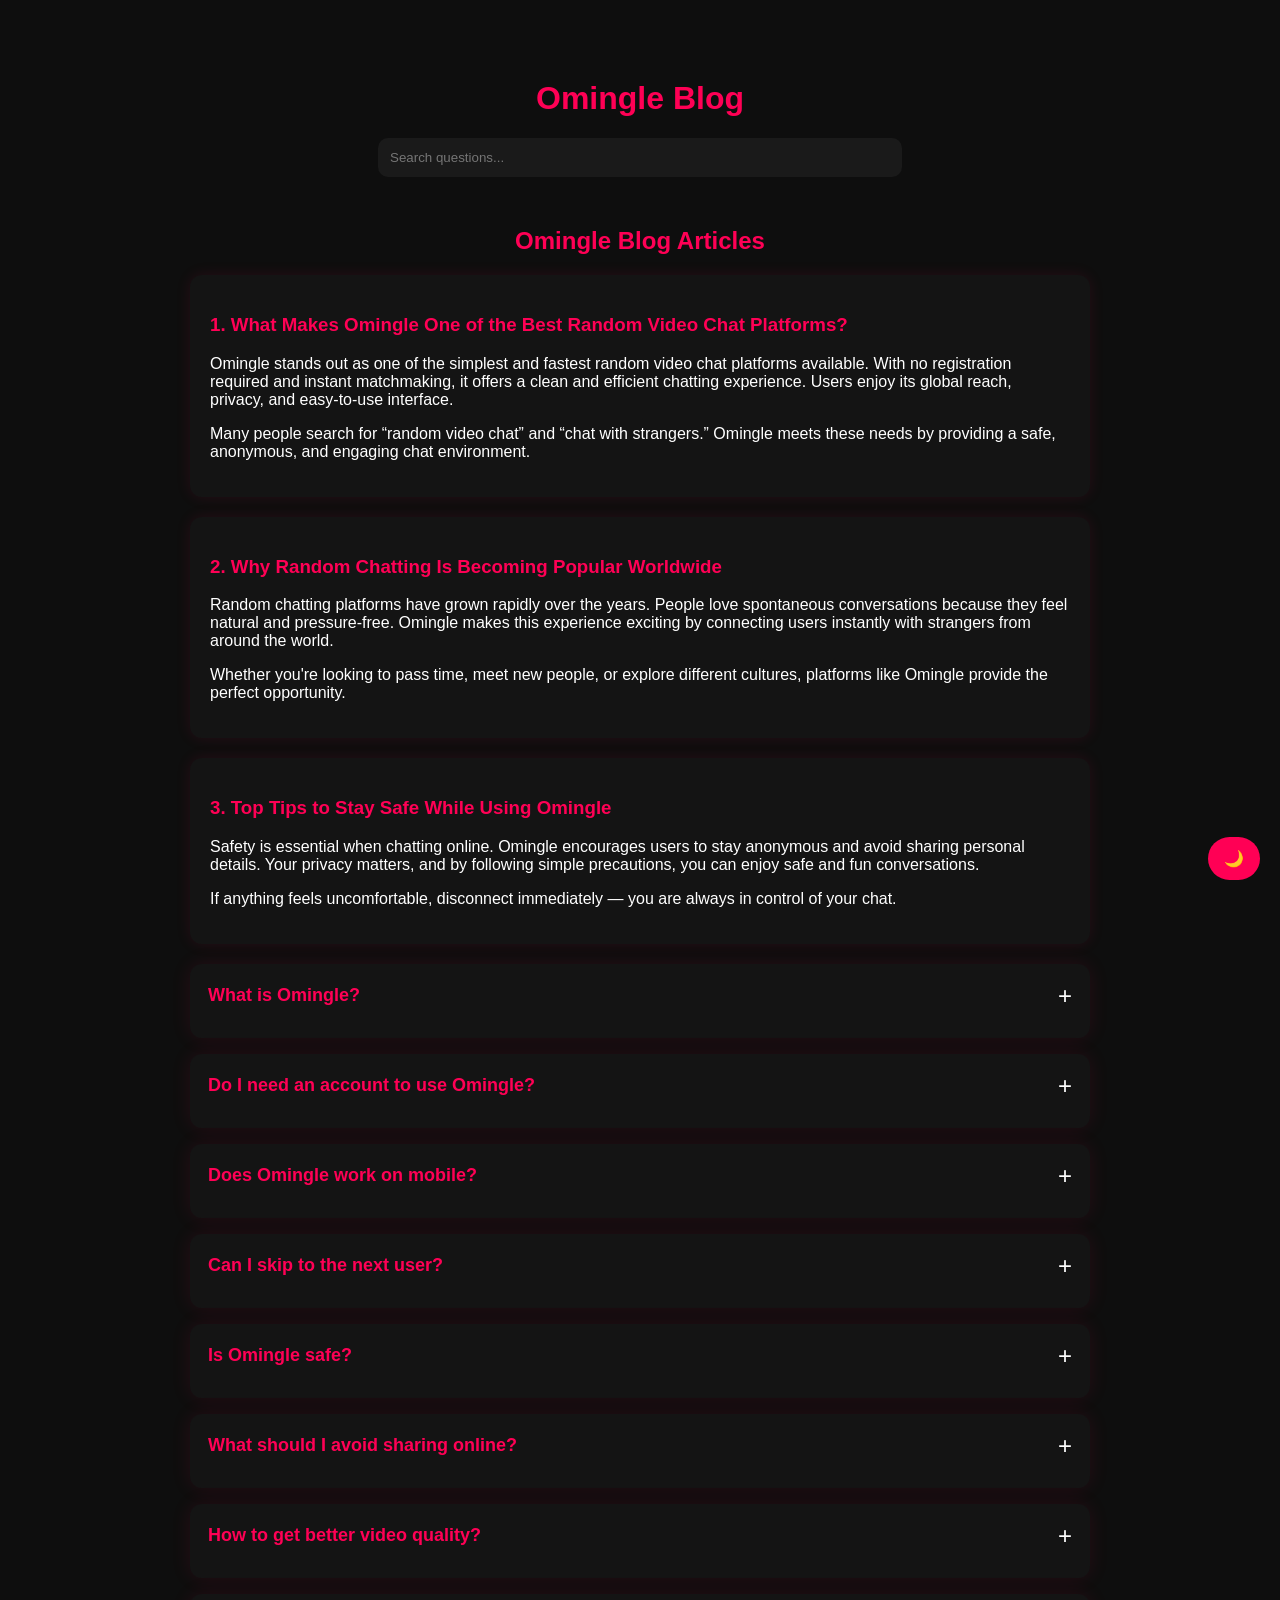
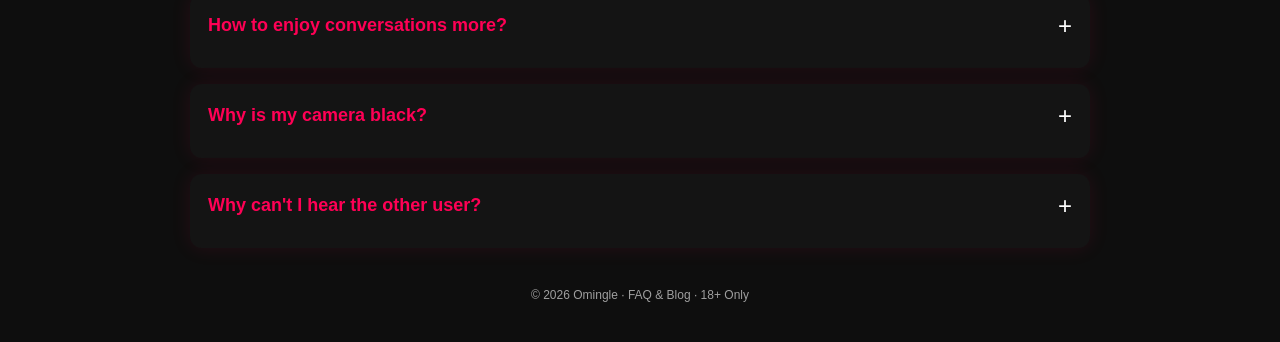
==== Blog.html @ 408a0c72 "Add files via upload" ====
<!DOCTYPE html>
<html lang="en">
<head>
<meta charset="UTF-8" />
<meta name="viewport" content="width=device-width, initial-scale=1.0" />

<!-- ✅ SEO -->
<meta name="description" content="Explore Omingle FAQs, safety guides, SEO-optimized blog articles, tips, and help information for using random video chat safely.">
<meta name="keywords" content="Omingle blog, random video chat, meet strangers online, chat safely, online chat tips">

<!-- ✅ FAQ Schema -->
<script type="application/ld+json" id="schema-json">
{
  "@context": "https://schema.org",
  "@type": "FAQPage",
  "mainEntity": []
}
</script>

<style>
body {
  margin: 0;
  background: #0e0e0e;
  color: #ffffff;
  font-family: Arial, sans-serif;
  transition: background .3s, color .3s;
}
.light-mode { background: #fafafa; color: #000; }

.container {
  max-width: 900px;
  margin: 80px auto 40px;
  padding: 0 16px;
}

h1 { text-align: center; color: #ff0055; }
.subtitle { text-align: center; opacity: .8; margin-bottom: 25px; }

/* NAV */
.nav a { color: #fff; margin: 0 10px; text-decoration: none; }
.nav a:hover { color: #ff0055; }
.light-mode .nav a { color: #000; }

/* SEARCH */
.search-box input {
  width: 100%;
  max-width: 500px;
  padding: 12px;
  border: none;
  border-radius: 10px;
  background: #1a1a1a;
  color: #fff;
}
.light-mode .search-box input { background: #e5e5e5; color: #000; }

/* CATEGORIES */
.categories { text-align: center; margin-top: 15px; }
.categories button {
  background: #1a1a1a;
  border: none;
  padding: 10px 16px;
  color: #fff;
  border-radius: 18px;
  margin: 6px;
  cursor: pointer;
}
.categories button.active,
.categories button:hover { background: #ff0055; }

/* FAQ */
.faq-item {
  background: #141414;
  padding: 18px;
  border-radius: 12px;
  margin-bottom: 16px;
  cursor: pointer;
  box-shadow: 0 0 20px rgba(255,0,85,0.1);
}
.light-mode .faq-item { background: #f2f2f2; color: #000; }

.faq-header { display: flex; justify-content: space-between; align-items: center; }
.faq-question { color: #ff0055; font-size: 18px; margin: 0; }
.icon { font-size: 24px; }

.faq-answer {
  max-height: 0;
  overflow: hidden;
  margin-top: 10px;
  transition: .3s;
  color: #ccc;
}
.light-mode .faq-answer { color: #333; }

/* BLOG ARTICLES */
.blog-article {
  background: #141414;
  padding: 20px;
  border-radius: 12px;
  margin-bottom: 20px;
  box-shadow: 0 0 15px rgba(255,0,85,0.1);
}
.light-mode .blog-article { background: #eee; color: #000; }
.blog-article h3 { color: #ff0055; }

/* Pagination */
.pagination { text-align: center; margin-top: 25px; }
.pagination button {
  padding: 8px 14px;
  margin: 4px;
  border: none;
  border-radius: 6px;
  background: #1a1a1a;
  color: #fff;
  cursor: pointer;
}
.pagination button.active { background: #ff0055; }

/* Theme toggle */
.theme-toggle {
  position: fixed;
  bottom: 20px;
  right: 20px;
  background: #ff0055;
  padding: 12px 16px;
  border-radius: 50px;
  cursor: pointer;
  color: white;
  z-index: 999;
}

/* Back to top */
#backToTop {
  position: fixed;
  bottom: 20px;
  left: 20px;
  padding: 12px 16px;
  background: #ff0055;
  color: #fff;
  border-radius: 50px;
  cursor: pointer;
  display: none;
  z-index: 999;
}
</style>
</head>

<body>

<div id="backToTop" onclick="window.scrollTo({top:0,behavior:'smooth'})">↑</div>
<div class="theme-toggle" onclick="toggleTheme()">🌙</div>

<div class="container">

<h1>Omingle Blog</h1>

<!-- NAVIGATION -->

<!-- SEARCH -->
<div class="search-box" style="text-align:center;">
  <input id="searchInput" onkeyup="searchFAQ()" placeholder="Search questions...">
</div>


<!-- BLOG ARTICLES -->
<h2 style="color:#ff0055; margin-top:50px; text-align:center;">Omingle Blog Articles</h2>

<!-- ✅ BLOG 1 -->
<div class="blog-article">
  <h3>1. What Makes Omingle One of the Best Random Video Chat Platforms?</h3>
  <p>
    Omingle stands out as one of the simplest and fastest random video chat platforms available. 
    With no registration required and instant matchmaking, it offers a clean and efficient chatting 
    experience. Users enjoy its global reach, privacy, and easy-to-use interface.
  </p>
  <p>
    Many people search for “random video chat” and “chat with strangers.” Omingle meets these needs 
    by providing a safe, anonymous, and engaging chat environment.
  </p>
</div>

<!-- ✅ BLOG 2 -->
<div class="blog-article">
  <h3>2. Why Random Chatting Is Becoming Popular Worldwide</h3>
  <p>
    Random chatting platforms have grown rapidly over the years. People love spontaneous conversations 
    because they feel natural and pressure-free. Omingle makes this experience exciting by connecting 
    users instantly with strangers from around the world.
  </p>
  <p>
    Whether you're looking to pass time, meet new people, or explore different cultures, platforms 
    like Omingle provide the perfect opportunity.
  </p>
</div>

<!-- ✅ BLOG 3 -->
<div class="blog-article">
  <h3>3. Top Tips to Stay Safe While Using Omingle</h3>
  <p>
    Safety is essential when chatting online. Omingle encourages users to stay anonymous and avoid 
    sharing personal details. Your privacy matters, and by following simple precautions, you can 
    enjoy safe and fun conversations.
  </p>
  <p>
    If anything feels uncomfortable, disconnect immediately — you are always in control of your chat.
  </p>
</div>


<!-- ✅ FAQ ITEMS -->
<div id="faqContainer">

<div class="faq-item" data-category="about" onclick="toggleFAQ(this)">
  <div class="faq-header">
    <h2 class="faq-question">What is Omingle?</h2><span class="icon">+</span>
  </div>
  <div class="faq-answer">Omingle is a free random video chat platform connecting you with new people instantly.</div>
</div>

<div class="faq-item" data-category="about" onclick="toggleFAQ(this)">
  <div class="faq-header">
    <h2 class="faq-question">Do I need an account to use Omingle?</h2><span class="icon">+</span>
  </div>
  <div class="faq-answer">No, Omingle requires no signup. Tap Start to begin chatting immediately.</div>
</div>

<div class="faq-item" data-category="features" onclick="toggleFAQ(this)">
  <div class="faq-header">
    <h2 class="faq-question">Does Omingle work on mobile?</h2><span class="icon">+</span>
  </div>
  <div class="faq-answer">Yes. Omingle supports Android, iPhone, tablets, and desktop browsers.</div>
</div>

<div class="faq-item" data-category="features" onclick="toggleFAQ(this)">
  <div class="faq-header">
    <h2 class="faq-question">Can I skip to the next user?</h2><span class="icon">+</span>
  </div>
  <div class="faq-answer">Yes, simply disconnect and Omingle will match you with someone new.</div>
</div>

<div class="faq-item" data-category="safety" onclick="toggleFAQ(this)">
  <div class="faq-header">
    <h2 class="faq-question">Is Omingle safe?</h2><span class="icon">+</span>
  </div>
  <div class="faq-answer">Yes — as long as you avoid sharing personal information.</div>
</div>

<div class="faq-item" data-category="safety" onclick="toggleFAQ(this)">
  <div class="faq-header">
    <h2 class="faq-question">What should I avoid sharing online?</h2><span class="icon">+</span>
  </div>
  <div class="faq-answer">Never share your phone number, address, passwords, or private details.</div>
</div>

<div class="faq-item" data-category="tips" onclick="toggleFAQ(this)">
  <div class="faq-header">
    <h2 class="faq-question">How to get better video quality?</h2><span class="icon">+</span>
  </div>
  <div class="faq-answer">Use stable internet, clean camera lens, and good lighting.</div>
</div>

<div class="faq-item" data-category="tips" onclick="toggleFAQ(this)">
  <div class="faq-header">
    <h2 class="faq-question">How to enjoy conversations more?</h2><span class="icon">+</span>
  </div>
  <div class="faq-answer">Be friendly, polite, and open-minded for the best experience.</div>
</div>

<div class="faq-item" data-category="help" onclick="toggleFAQ(this)">
  <div class="faq-header">
    <h2 class="faq-question">Why is my camera black?</h2><span class="icon">+</span>
  </div>
  <div class="faq-answer">Enable camera permissions in your browser and refresh the page.</div>
</div>

<div class="faq-item" data-category="help" onclick="toggleFAQ(this)">
  <div class="faq-header">
    <h2 class="faq-question">Why can't I hear the other user?</h2><span class="icon">+</span>
  </div>
  <div class="faq-answer">Check your volume settings or reconnect the chat.</div>
</div>

</div>


<!-- PAGINATION -->
<div id="pagination" class="pagination"></div>

<div class="footer" style="text-align:center;margin-top:40px;opacity:.6;font-size:12px;">
  © 2026 Omingle · FAQ & Blog · 18+ Only
</div>

</div>

<!-- ✅ JavaScript -->
<script>
function toggleFAQ(item) {
  const ans = item.querySelector(".faq-answer");
  const icon = item.querySelector(".icon");
  if (ans.style.maxHeight) { ans.style.maxHeight = null; icon.textContent = "+"; }
  else { ans.style.maxHeight = ans.scrollHeight + "px"; icon.textContent = "–"; }
}

function searchFAQ() {
  const key = document.getElementById("searchInput").value.toLowerCase();
  document.querySelectorAll(".faq-item").forEach(i => {
    const text = i.querySelector(".faq-question").textContent.toLowerCase();
    i.style.display = text.includes(key) ? "block" : "none";
  });
}

function filterCategory(cat, btn) {
  document.querySelectorAll(".categories button").forEach(b => b.classList.remove("active"));
  btn.classList.add("active");
  document.querySelectorAll(".faq-item").forEach(i => {
    i.style.display = (cat === "all" || i.dataset.category === cat) ? "block" : "none";
  });
}

function toggleTheme() {
  document.body.classList.toggle("light-mode");
  const btn = document.querySelector(".theme-toggle");
  btn.textContent = document.body.classList.contains("light-mode") ? "☀️" : "🌙";
}

window.addEventListener("scroll", () => {
  document.getElementById("backToTop").style.display =
    window.scrollY > 200 ? "block" : "none";
});
</script>

</body>
</html>
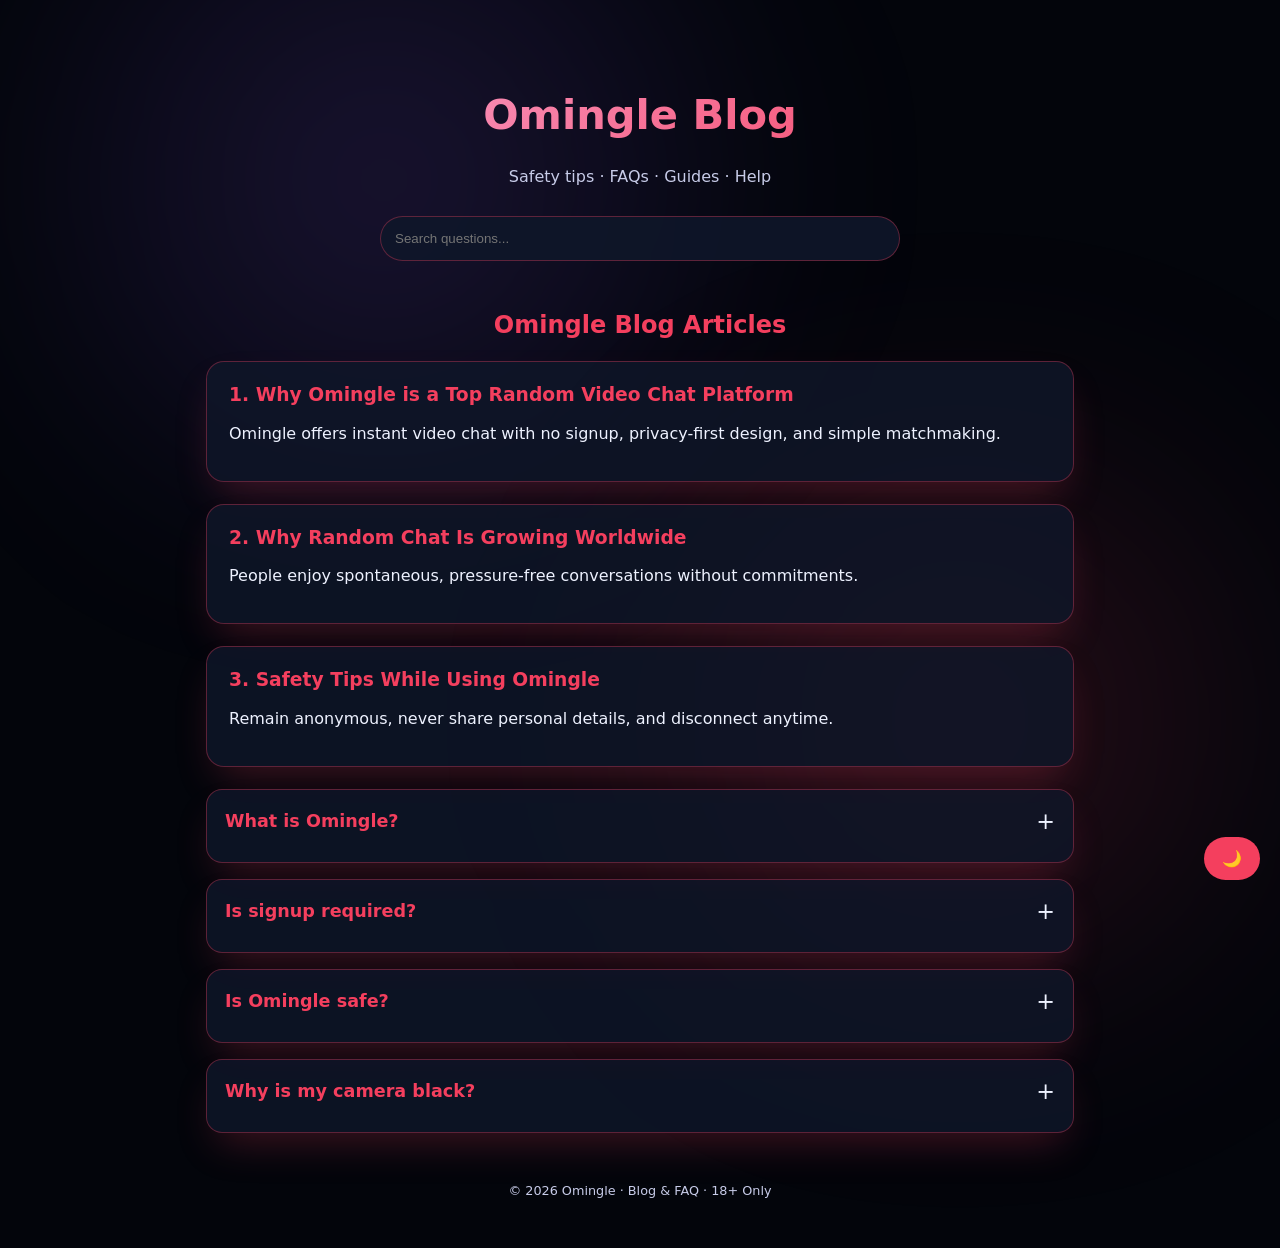
==== commit 7545142f: "Revamp Blog.html with new design and content Updated the layout, styling, and content of the Omingle" ====
--- a/Blog.html
+++ b/Blog.html
@@ -4,12 +4,14 @@
 <meta charset="UTF-8" />
 <meta name="viewport" content="width=device-width, initial-scale=1.0" />
 
+<title>Omingle Blog & FAQ</title>
+
 <!-- ✅ SEO -->
-<meta name="description" content="Explore Omingle FAQs, safety guides, SEO-optimized blog articles, tips, and help information for using random video chat safely.">
-<meta name="keywords" content="Omingle blog, random video chat, meet strangers online, chat safely, online chat tips">
+<meta name="description" content="Explore Omingle FAQs, safety guides, blog articles, tips, and help for using random video chat safely." />
+<meta name="keywords" content="Omingle blog, random video chat, chat with strangers, online chat safety" />
 
 <!-- ✅ FAQ Schema -->
-<script type="application/ld+json" id="schema-json">
+<script type="application/ld+json">
 {
   "@context": "https://schema.org",
   "@type": "FAQPage",
@@ -18,128 +20,152 @@
 </script>
 
 <style>
+/* =========================
+   OMINGLE BRAND THEME
+========================= */
+:root {
+  --bg: #03050b;
+  --panel: rgba(15,23,42,0.8);
+  --text: #eef2ff;
+  --muted: #c7cbe8;
+  --accent: #f43f5e;
+  --border: rgba(244,63,94,0.35);
+  --shadow: 0 20px 40px -12px rgba(244,63,94,0.25);
+}
+
+/* base */
+* { box-sizing: border-box; }
+
 body {
   margin: 0;
-  background: #0e0e0e;
-  color: #ffffff;
-  font-family: Arial, sans-serif;
+  background: var(--bg);
+  color: var(--text);
+  font-family: system-ui, -apple-system, Segoe UI, Roboto, Ubuntu, sans-serif;
   transition: background .3s, color .3s;
 }
-.light-mode { background: #fafafa; color: #000; }
-
+
+/* glow */
+body::before {
+  content: '';
+  position: fixed;
+  top: -20%;
+  left: -10%;
+  width: 80%;
+  height: 80%;
+  background: radial-gradient(circle, rgba(139,92,246,.18), transparent 70%);
+  filter: blur(90px);
+  z-index: -1;
+}
+body::after {
+  content: '';
+  position: fixed;
+  bottom: -15%;
+  right: -10%;
+  width: 70%;
+  height: 70%;
+  background: radial-gradient(circle, rgba(244,63,94,.18), transparent 70%);
+  filter: blur(110px);
+  z-index: -1;
+}
+
+/* layout */
 .container {
   max-width: 900px;
-  margin: 80px auto 40px;
+  margin: 90px auto 50px;
   padding: 0 16px;
 }
 
-h1 { text-align: center; color: #ff0055; }
-.subtitle { text-align: center; opacity: .8; margin-bottom: 25px; }
-
-/* NAV */
-.nav a { color: #fff; margin: 0 10px; text-decoration: none; }
-.nav a:hover { color: #ff0055; }
-.light-mode .nav a { color: #000; }
-
-/* SEARCH */
+/* headings */
+h1 {
+  text-align: center;
+  font-size: 2.6rem;
+  background: linear-gradient(135deg,#f9a8d4,#f43f5e);
+  background-clip: text;
+  -webkit-background-clip: text;
+  color: transparent;
+}
+.subtitle {
+  text-align: center;
+  color: var(--muted);
+  margin-bottom: 30px;
+}
+
+/* search */
 .search-box input {
   width: 100%;
-  max-width: 500px;
-  padding: 12px;
-  border: none;
-  border-radius: 10px;
-  background: #1a1a1a;
-  color: #fff;
-}
-.light-mode .search-box input { background: #e5e5e5; color: #000; }
-
-/* CATEGORIES */
-.categories { text-align: center; margin-top: 15px; }
-.categories button {
-  background: #1a1a1a;
-  border: none;
-  padding: 10px 16px;
-  color: #fff;
+  max-width: 520px;
+  padding: 14px;
+  border-radius: 40px;
+  border: 1px solid var(--border);
+  background: rgba(15,23,42,0.9);
+  color: var(--text);
+}
+
+/* BLOG */
+.blog-article {
+  background: var(--panel);
+  padding: 22px;
   border-radius: 18px;
-  margin: 6px;
-  cursor: pointer;
-}
-.categories button.active,
-.categories button:hover { background: #ff0055; }
+  margin: 22px 0;
+  border: 1px solid var(--border);
+  box-shadow: var(--shadow);
+}
+.blog-article h3 {
+  color: var(--accent);
+  margin-top: 0;
+}
 
 /* FAQ */
 .faq-item {
-  background: #141414;
+  background: var(--panel);
   padding: 18px;
-  border-radius: 12px;
+  border-radius: 16px;
   margin-bottom: 16px;
   cursor: pointer;
-  box-shadow: 0 0 20px rgba(255,0,85,0.1);
-}
-.light-mode .faq-item { background: #f2f2f2; color: #000; }
-
-.faq-header { display: flex; justify-content: space-between; align-items: center; }
-.faq-question { color: #ff0055; font-size: 18px; margin: 0; }
-.icon { font-size: 24px; }
+  border: 1px solid var(--border);
+  box-shadow: var(--shadow);
+}
+.faq-header {
+  display: flex;
+  justify-content: space-between;
+  align-items: center;
+}
+.faq-question {
+  color: var(--accent);
+  font-size: 1.1rem;
+  margin: 0;
+}
+.icon { font-size: 1.4rem; }
 
 .faq-answer {
   max-height: 0;
   overflow: hidden;
   margin-top: 10px;
-  transition: .3s;
-  color: #ccc;
-}
-.light-mode .faq-answer { color: #333; }
-
-/* BLOG ARTICLES */
-.blog-article {
-  background: #141414;
-  padding: 20px;
-  border-radius: 12px;
-  margin-bottom: 20px;
-  box-shadow: 0 0 15px rgba(255,0,85,0.1);
-}
-.light-mode .blog-article { background: #eee; color: #000; }
-.blog-article h3 { color: #ff0055; }
-
-/* Pagination */
-.pagination { text-align: center; margin-top: 25px; }
-.pagination button {
-  padding: 8px 14px;
-  margin: 4px;
-  border: none;
-  border-radius: 6px;
-  background: #1a1a1a;
-  color: #fff;
-  cursor: pointer;
-}
-.pagination button.active { background: #ff0055; }
-
-/* Theme toggle */
-.theme-toggle {
+  transition: .35s ease;
+  color: var(--muted);
+}
+
+/* controls */
+.theme-toggle, #backToTop {
   position: fixed;
   bottom: 20px;
-  right: 20px;
-  background: #ff0055;
-  padding: 12px 16px;
+  background: var(--accent);
+  padding: 12px 18px;
   border-radius: 50px;
   cursor: pointer;
   color: white;
   z-index: 999;
 }
 
-/* Back to top */
-#backToTop {
-  position: fixed;
-  bottom: 20px;
-  left: 20px;
-  padding: 12px 16px;
-  background: #ff0055;
-  color: #fff;
-  border-radius: 50px;
-  cursor: pointer;
-  display: none;
-  z-index: 999;
+.theme-toggle { right: 20px; }
+#backToTop { left: 20px; display: none; }
+
+/* footer */
+.footer {
+  text-align: center;
+  margin-top: 50px;
+  font-size: 0.8rem;
+  color: var(--muted);
 }
 </style>
 </head>
@@ -152,181 +178,99 @@
 <div class="container">
 
 <h1>Omingle Blog</h1>
-
-<!-- NAVIGATION -->
+<p class="subtitle">Safety tips · FAQs · Guides · Help</p>
 
 <!-- SEARCH -->
 <div class="search-box" style="text-align:center;">
-  <input id="searchInput" onkeyup="searchFAQ()" placeholder="Search questions...">
-</div>
-
+  <input id="searchInput" onkeyup="searchFAQ()" placeholder="Search questions..." />
+</div>
 
 <!-- BLOG ARTICLES -->
-<h2 style="color:#ff0055; margin-top:50px; text-align:center;">Omingle Blog Articles</h2>
-
-<!-- ✅ BLOG 1 -->
+<h2 style="text-align:center;color:var(--accent);margin-top:50px;">Omingle Blog Articles</h2>
+
 <div class="blog-article">
-  <h3>1. What Makes Omingle One of the Best Random Video Chat Platforms?</h3>
-  <p>
-    Omingle stands out as one of the simplest and fastest random video chat platforms available. 
-    With no registration required and instant matchmaking, it offers a clean and efficient chatting 
-    experience. Users enjoy its global reach, privacy, and easy-to-use interface.
-  </p>
-  <p>
-    Many people search for “random video chat” and “chat with strangers.” Omingle meets these needs 
-    by providing a safe, anonymous, and engaging chat environment.
-  </p>
-</div>
-
-<!-- ✅ BLOG 2 -->
+<h3>1. Why Omingle is a Top Random Video Chat Platform</h3>
+<p>Omingle offers instant video chat with no signup, privacy-first design, and simple matchmaking.</p>
+</div>
+
 <div class="blog-article">
-  <h3>2. Why Random Chatting Is Becoming Popular Worldwide</h3>
-  <p>
-    Random chatting platforms have grown rapidly over the years. People love spontaneous conversations 
-    because they feel natural and pressure-free. Omingle makes this experience exciting by connecting 
-    users instantly with strangers from around the world.
-  </p>
-  <p>
-    Whether you're looking to pass time, meet new people, or explore different cultures, platforms 
-    like Omingle provide the perfect opportunity.
-  </p>
-</div>
-
-<!-- ✅ BLOG 3 -->
+<h3>2. Why Random Chat Is Growing Worldwide</h3>
+<p>People enjoy spontaneous, pressure-free conversations without commitments.</p>
+</div>
+
 <div class="blog-article">
-  <h3>3. Top Tips to Stay Safe While Using Omingle</h3>
-  <p>
-    Safety is essential when chatting online. Omingle encourages users to stay anonymous and avoid 
-    sharing personal details. Your privacy matters, and by following simple precautions, you can 
-    enjoy safe and fun conversations.
-  </p>
-  <p>
-    If anything feels uncomfortable, disconnect immediately — you are always in control of your chat.
-  </p>
-</div>
-
-
-<!-- ✅ FAQ ITEMS -->
+<h3>3. Safety Tips While Using Omingle</h3>
+<p>Remain anonymous, never share personal details, and disconnect anytime.</p>
+</div>
+
+<!-- FAQ -->
 <div id="faqContainer">
 
-<div class="faq-item" data-category="about" onclick="toggleFAQ(this)">
-  <div class="faq-header">
-    <h2 class="faq-question">What is Omingle?</h2><span class="icon">+</span>
-  </div>
-  <div class="faq-answer">Omingle is a free random video chat platform connecting you with new people instantly.</div>
-</div>
-
-<div class="faq-item" data-category="about" onclick="toggleFAQ(this)">
-  <div class="faq-header">
-    <h2 class="faq-question">Do I need an account to use Omingle?</h2><span class="icon">+</span>
-  </div>
-  <div class="faq-answer">No, Omingle requires no signup. Tap Start to begin chatting immediately.</div>
-</div>
-
-<div class="faq-item" data-category="features" onclick="toggleFAQ(this)">
-  <div class="faq-header">
-    <h2 class="faq-question">Does Omingle work on mobile?</h2><span class="icon">+</span>
-  </div>
-  <div class="faq-answer">Yes. Omingle supports Android, iPhone, tablets, and desktop browsers.</div>
-</div>
-
-<div class="faq-item" data-category="features" onclick="toggleFAQ(this)">
-  <div class="faq-header">
-    <h2 class="faq-question">Can I skip to the next user?</h2><span class="icon">+</span>
-  </div>
-  <div class="faq-answer">Yes, simply disconnect and Omingle will match you with someone new.</div>
-</div>
-
-<div class="faq-item" data-category="safety" onclick="toggleFAQ(this)">
-  <div class="faq-header">
-    <h2 class="faq-question">Is Omingle safe?</h2><span class="icon">+</span>
-  </div>
-  <div class="faq-answer">Yes — as long as you avoid sharing personal information.</div>
-</div>
-
-<div class="faq-item" data-category="safety" onclick="toggleFAQ(this)">
-  <div class="faq-header">
-    <h2 class="faq-question">What should I avoid sharing online?</h2><span class="icon">+</span>
-  </div>
-  <div class="faq-answer">Never share your phone number, address, passwords, or private details.</div>
-</div>
-
-<div class="faq-item" data-category="tips" onclick="toggleFAQ(this)">
-  <div class="faq-header">
-    <h2 class="faq-question">How to get better video quality?</h2><span class="icon">+</span>
-  </div>
-  <div class="faq-answer">Use stable internet, clean camera lens, and good lighting.</div>
-</div>
-
-<div class="faq-item" data-category="tips" onclick="toggleFAQ(this)">
-  <div class="faq-header">
-    <h2 class="faq-question">How to enjoy conversations more?</h2><span class="icon">+</span>
-  </div>
-  <div class="faq-answer">Be friendly, polite, and open-minded for the best experience.</div>
-</div>
-
-<div class="faq-item" data-category="help" onclick="toggleFAQ(this)">
-  <div class="faq-header">
-    <h2 class="faq-question">Why is my camera black?</h2><span class="icon">+</span>
-  </div>
-  <div class="faq-answer">Enable camera permissions in your browser and refresh the page.</div>
-</div>
-
-<div class="faq-item" data-category="help" onclick="toggleFAQ(this)">
-  <div class="faq-header">
-    <h2 class="faq-question">Why can't I hear the other user?</h2><span class="icon">+</span>
-  </div>
-  <div class="faq-answer">Check your volume settings or reconnect the chat.</div>
-</div>
-
-</div>
-
-
-<!-- PAGINATION -->
-<div id="pagination" class="pagination"></div>
-
-<div class="footer" style="text-align:center;margin-top:40px;opacity:.6;font-size:12px;">
-  © 2026 Omingle · FAQ & Blog · 18+ Only
-</div>
-
-</div>
-
-<!-- ✅ JavaScript -->
+<div class="faq-item" onclick="toggleFAQ(this)">
+<div class="faq-header">
+<h2 class="faq-question">What is Omingle?</h2><span class="icon">+</span>
+</div>
+<div class="faq-answer">Omingle connects you instantly with random strangers via video chat.</div>
+</div>
+
+<div class="faq-item" onclick="toggleFAQ(this)">
+<div class="faq-header">
+<h2 class="faq-question">Is signup required?</h2><span class="icon">+</span>
+</div>
+<div class="faq-answer">No registration is needed. Just click Start.</div>
+</div>
+
+<div class="faq-item" onclick="toggleFAQ(this)">
+<div class="faq-header">
+<h2 class="faq-question">Is Omingle safe?</h2><span class="icon">+</span>
+</div>
+<div class="faq-answer">Yes, if you avoid sharing personal information.</div>
+</div>
+
+<div class="faq-item" onclick="toggleFAQ(this)">
+<div class="faq-header">
+<h2 class="faq-question">Why is my camera black?</h2><span class="icon">+</span>
+</div>
+<div class="faq-answer">Enable camera permissions and refresh the page.</div>
+</div>
+
+</div>
+
+<div class="footer">
+© 2026 Omingle · Blog & FAQ · 18+ Only
+</div>
+
+</div>
+
 <script>
-function toggleFAQ(item) {
+function toggleFAQ(item){
   const ans = item.querySelector(".faq-answer");
   const icon = item.querySelector(".icon");
-  if (ans.style.maxHeight) { ans.style.maxHeight = null; icon.textContent = "+"; }
-  else { ans.style.maxHeight = ans.scrollHeight + "px"; icon.textContent = "–"; }
-}
-
-function searchFAQ() {
+  if(ans.style.maxHeight){
+    ans.style.maxHeight = null;
+    icon.textContent = "+";
+  } else {
+    ans.style.maxHeight = ans.scrollHeight + "px";
+    icon.textContent = "–";
+  }
+}
+
+function searchFAQ(){
   const key = document.getElementById("searchInput").value.toLowerCase();
-  document.querySelectorAll(".faq-item").forEach(i => {
-    const text = i.querySelector(".faq-question").textContent.toLowerCase();
-    i.style.display = text.includes(key) ? "block" : "none";
+  document.querySelectorAll(".faq-item").forEach(i=>{
+    i.style.display = i.textContent.toLowerCase().includes(key) ? "block" : "none";
   });
 }
 
-function filterCategory(cat, btn) {
-  document.querySelectorAll(".categories button").forEach(b => b.classList.remove("active"));
-  btn.classList.add("active");
-  document.querySelectorAll(".faq-item").forEach(i => {
-    i.style.display = (cat === "all" || i.dataset.category === cat) ? "block" : "none";
-  });
-}
-
-function toggleTheme() {
-  document.body.classList.toggle("light-mode");
-  const btn = document.querySelector(".theme-toggle");
-  btn.textContent = document.body.classList.contains("light-mode") ? "☀️" : "🌙";
-}
-
-window.addEventListener("scroll", () => {
+function toggleTheme(){
+  document.body.classList.toggle("light");
+}
+
+window.addEventListener("scroll",()=>{
   document.getElementById("backToTop").style.display =
     window.scrollY > 200 ? "block" : "none";
 });
 </script>
 
 </body>
-</html>+</html>
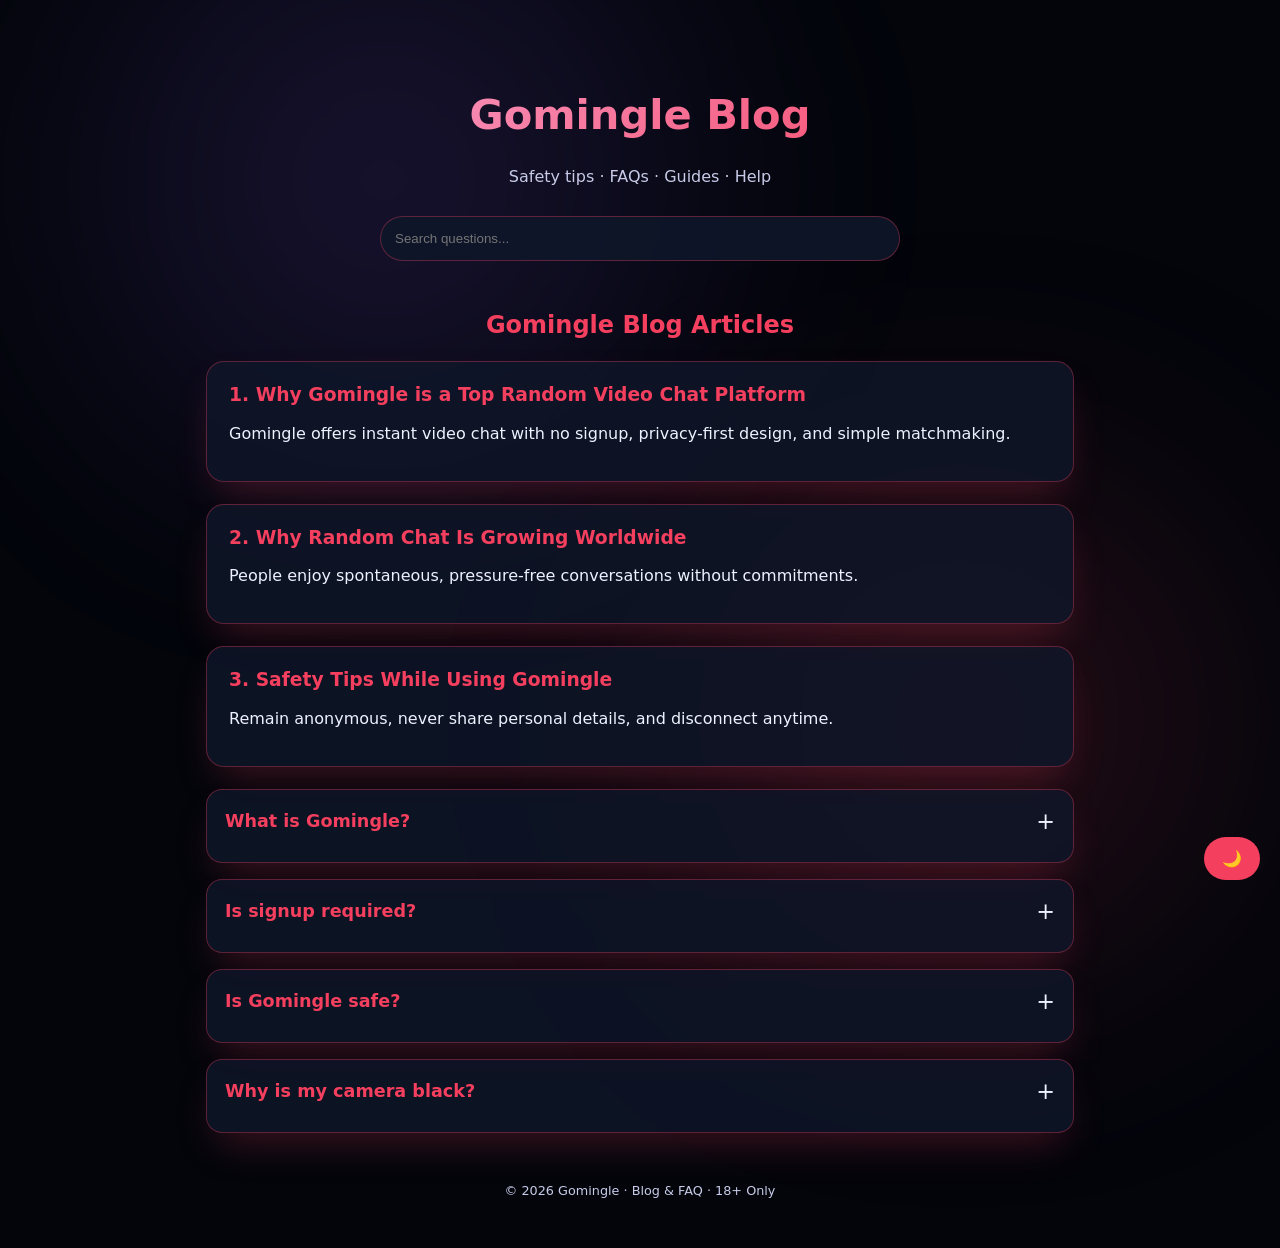
==== commit a589f720: "Update Blog.html" ====
--- a/Blog.html
+++ b/Blog.html
@@ -4,11 +4,11 @@
 <meta charset="UTF-8" />
 <meta name="viewport" content="width=device-width, initial-scale=1.0" />
 
-<title>Omingle Blog & FAQ</title>
+<title> Gomingle Blog & FAQ</title>
 
 <!-- ✅ SEO -->
-<meta name="description" content="Explore Omingle FAQs, safety guides, blog articles, tips, and help for using random video chat safely." />
-<meta name="keywords" content="Omingle blog, random video chat, chat with strangers, online chat safety" />
+<meta name="description" content="Explore  Gomingle FAQs, safety guides, blog articles, tips, and help for using random video chat safely." />
+<meta name="keywords" content=" Gomingle blog, random video chat, chat with strangers, online chat safety" />
 
 <!-- ✅ FAQ Schema -->
 <script type="application/ld+json">
@@ -21,7 +21,7 @@
 
 <style>
 /* =========================
-   OMINGLE BRAND THEME
+    Gomingle BRAND THEME
 ========================= */
 :root {
   --bg: #03050b;
@@ -177,7 +177,7 @@
 
 <div class="container">
 
-<h1>Omingle Blog</h1>
+<h1> Gomingle Blog</h1>
 <p class="subtitle">Safety tips · FAQs · Guides · Help</p>
 
 <!-- SEARCH -->
@@ -186,11 +186,11 @@
 </div>
 
 <!-- BLOG ARTICLES -->
-<h2 style="text-align:center;color:var(--accent);margin-top:50px;">Omingle Blog Articles</h2>
+<h2 style="text-align:center;color:var(--accent);margin-top:50px;"> Gomingle Blog Articles</h2>
 
 <div class="blog-article">
-<h3>1. Why Omingle is a Top Random Video Chat Platform</h3>
-<p>Omingle offers instant video chat with no signup, privacy-first design, and simple matchmaking.</p>
+<h3>1. Why  Gomingle is a Top Random Video Chat Platform</h3>
+<p> Gomingle offers instant video chat with no signup, privacy-first design, and simple matchmaking.</p>
 </div>
 
 <div class="blog-article">
@@ -199,7 +199,7 @@
 </div>
 
 <div class="blog-article">
-<h3>3. Safety Tips While Using Omingle</h3>
+<h3>3. Safety Tips While Using  Gomingle</h3>
 <p>Remain anonymous, never share personal details, and disconnect anytime.</p>
 </div>
 
@@ -208,9 +208,9 @@
 
 <div class="faq-item" onclick="toggleFAQ(this)">
 <div class="faq-header">
-<h2 class="faq-question">What is Omingle?</h2><span class="icon">+</span>
-</div>
-<div class="faq-answer">Omingle connects you instantly with random strangers via video chat.</div>
+<h2 class="faq-question">What is  Gomingle?</h2><span class="icon">+</span>
+</div>
+<div class="faq-answer"> Gomingle connects you instantly with random strangers via video chat.</div>
 </div>
 
 <div class="faq-item" onclick="toggleFAQ(this)">
@@ -222,7 +222,7 @@
 
 <div class="faq-item" onclick="toggleFAQ(this)">
 <div class="faq-header">
-<h2 class="faq-question">Is Omingle safe?</h2><span class="icon">+</span>
+<h2 class="faq-question">Is  Gomingle safe?</h2><span class="icon">+</span>
 </div>
 <div class="faq-answer">Yes, if you avoid sharing personal information.</div>
 </div>
@@ -237,7 +237,7 @@
 </div>
 
 <div class="footer">
-© 2026 Omingle · Blog & FAQ · 18+ Only
+© 2026  Gomingle · Blog & FAQ · 18+ Only
 </div>
 
 </div>
